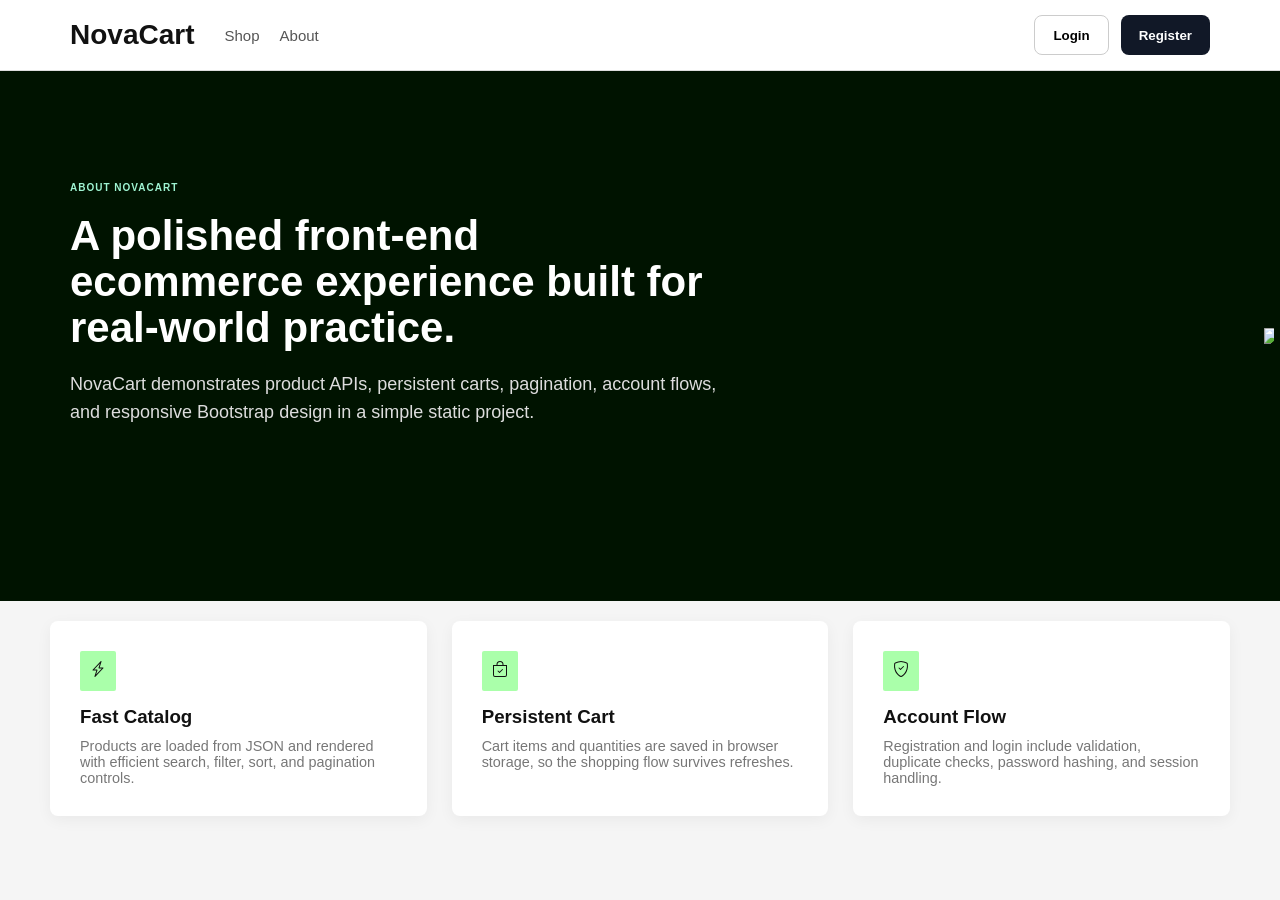
==== about.html @ 33f531c4 "Add about.html and update index.html" ====
<!DOCTYPE html>
<html lang="en">

<head>
    <meta charset="UTF-8">
    <meta name="viewport" content="width=device-width, initial-scale=1.0">
    <title>About</title>
    <style>
        * {
            margin: 0;
            padding: 0;
            box-sizing: border-box;
            font-family: Arial, Helvetica, sans-serif;
        }

        body {
            box-sizing: border-box;
            background: #f5f5f5;
            color: #111;
        }

        nav {
            display: flex;
            align-items: center;
            justify-content: space-between;
            padding: 15px 70px;
            background: white;
            border-bottom: 1px solid #ddd;
        }

        .nav-left {
            display: flex;
            align-items: center;
            gap: 30px;
        }

        .logo {
            font-size: 28px;
            font-weight: bold;
        }

        .nav-links {
            display: flex;
            gap: 20px;
        }

        .nav-links a {
            text-decoration: none;
            color: #555;
            font-size: 15px;
        }

        .nav-right {
            display: flex;
            align-items: center;
            gap: 12px;
        }

        .btn {
            height: 40px;
            border-radius: 8px;
            border: 1px solid #ccc;
            background: white;
            cursor: pointer;
        }

        .btn {
            padding: 0 18px;
            font-weight: 600;
        }

        .dark-btn {
            background: #111827;
            color: white;
            border: none;
        }

        .hero {
            display: flex;
            flex-direction: row;
            width: 100%;
            height: 530px;
            position: relative;
            overflow: hidden;
            background-color: #001300;
            align-items: center;
            justify-content: flex-end;
        }

        .hero-image img {
            display: flex;
            width: 64%;
            border-radius: 2%;
        }

        .hero-content {
            position: absolute;
            top: 20%;
            left: 70px;
            color: white;
            width: 648px;
        }

        .new-tag {
            color: #9ff4d2;
            font-size: 10px;
            letter-spacing: 1px;
            font-weight: bold;
        }

        .hero-content h1 {
            font-size: 42px;
            line-height: 1.1;
            margin: 18px 0;
        }

        .hero-content p {
            font-size: 18px;
            color: #ddd;
            line-height: 1.6;
        }

        .features {
            padding: 60px 50px;
            margin-top: -40px;
        }

        .feature-grid {
            display: grid;
            grid-template-columns: repeat(auto-fit, minmax(300px, 1fr));
            gap: 25px;
        }

        .card {
            background: white;
            padding: 30px;
            border-radius: 8px;
            box-shadow: 0 4px 15px rgba(0, 0, 0, 0.05);
        }

        .icon {
            background-color: #aaffaa;
            width: fit-content;
            padding: 10px;
            border-radius: 2px;
        }

        .card h3 {
            margin: 15px 0 10px;
        }

        .card p {
            color: #777;
            font-size: 0.9rem;
        }
    </style>
</head>

<body>
    <nav>
        <div class="nav-left">
            <div class="logo">NovaCart</div>
            <div class="nav-links">
                <a href="index.html">Shop</a>
                <a href="about.html">About</a>
            </div>
        </div>
        <div class="nav-right">
            <button class="btn" onclick="window.location.href='login.html'">Login</button>
            <button class="btn dark-btn" onclick="window.location.href='Registration.html'">Register</button>
        </div>
    </nav>

    <section class="hero">
        <div class="hero-content">
            <span class="new-tag">ABOUT NOVACART</span>
            <h1>A polished front-end ecommerce experience built for real-world practice. </h1>
            <p>NovaCart demonstrates product APIs, persistent carts, pagination, account flows, and responsive Bootstrap
                design in a simple static project.</p>
        </div>
        <div class="hero-image">
            <img src="https://images.unsplash.com/photo-1556742502-ec7c0e9f34b1?auto=format&fit=crop&w=656&h=605">
        </div>
    </section>

    <section class="features">
        <div class="container feature-grid">
            <div class="card">
                <div class="icon">
                    <svg xmlns="http://www.w3.org/2000/svg" width="16" height="16" fill="currentColor"
                        class="bi bi-lightning-charge" viewBox="0 0 16 16">
                        <path
                            d="M11.251.068a.5.5 0 0 1 .227.58L9.677 6.5H13a.5.5 0 0 1 .364.843l-8 8.5a.5.5 0 0 1-.842-.49L6.323 9.5H3a.5.5 0 0 1-.364-.843l8-8.5a.5.5 0 0 1 .615-.09zM4.157 8.5H7a.5.5 0 0 1 .478.647L6.11 13.59l5.732-6.09H9a.5.5 0 0 1-.478-.647L9.89 2.41z" />
                    </svg>
                </div>
                <h3>Fast Catalog</h3>
                <p>Products are loaded from JSON and rendered with efficient search, filter, sort, and pagination
                    controls.</p>
            </div>
            <div class="card">
                <div class="icon"><svg xmlns="http://www.w3.org/2000/svg" width="16" height="16" fill="currentColor"
                        class="bi bi-bag-check" viewBox="0 0 16 16">
                        <path fill-rule="evenodd"
                            d="M10.854 8.146a.5.5 0 0 1 0 .708l-3 3a.5.5 0 0 1-.708 0l-1.5-1.5a.5.5 0 0 1 .708-.708L7.5 10.793l2.646-2.647a.5.5 0 0 1 .708 0" />
                        <path
                            d="M8 1a2.5 2.5 0 0 1 2.5 2.5V4h-5v-.5A2.5 2.5 0 0 1 8 1m3.5 3v-.5a3.5 3.5 0 1 0-7 0V4H1v10a2 2 0 0 0 2 2h10a2 2 0 0 0 2-2V4zM2 5h12v9a1 1 0 0 1-1 1H3a1 1 0 0 1-1-1z" />
                    </svg></div>
                <h3>Persistent Cart</h3>
                <p>Cart items and quantities are saved in browser storage, so the shopping flow survives refreshes.</p>
            </div>
            <div class="card">
                <div class="icon"><svg xmlns="http://www.w3.org/2000/svg" width="16" height="16" fill="currentColor"
                        class="bi bi-shield-check" viewBox="0 0 16 16">
                        <path
                            d="M5.338 1.59a61 61 0 0 0-2.837.856.48.48 0 0 0-.328.39c-.554 4.157.726 7.19 2.253 9.188a10.7 10.7 0 0 0 2.287 2.233c.346.244.652.42.893.533q.18.085.293.118a1 1 0 0 0 .101.025 1 1 0 0 0 .1-.025q.114-.034.294-.118c.24-.113.547-.29.893-.533a10.7 10.7 0 0 0 2.287-2.233c1.527-1.997 2.807-5.031 2.253-9.188a.48.48 0 0 0-.328-.39c-.651-.213-1.75-.56-2.837-.855C9.552 1.29 8.531 1.067 8 1.067c-.53 0-1.552.223-2.662.524zM5.072.56C6.157.265 7.31 0 8 0s1.843.265 2.928.56c1.11.3 2.229.655 2.887.87a1.54 1.54 0 0 1 1.044 1.262c.596 4.477-.787 7.795-2.465 9.99a11.8 11.8 0 0 1-2.517 2.453 7 7 0 0 1-1.048.625c-.28.132-.581.24-.829.24s-.548-.108-.829-.24a7 7 0 0 1-1.048-.625 11.8 11.8 0 0 1-2.517-2.453C1.928 10.487.545 7.169 1.141 2.692A1.54 1.54 0 0 1 2.185 1.43 63 63 0 0 1 5.072.56" />
                        <path
                            d="M10.854 5.146a.5.5 0 0 1 0 .708l-3 3a.5.5 0 0 1-.708 0l-1.5-1.5a.5.5 0 1 1 .708-.708L7.5 7.793l2.646-2.647a.5.5 0 0 1 .708 0" />
                    </svg></div>
                <h3>Account Flow</h3>
                <p>Registration and login include validation, duplicate checks, password hashing, and session handling.
                </p>
            </div>
        </div>
    </section>

</body>

</html>
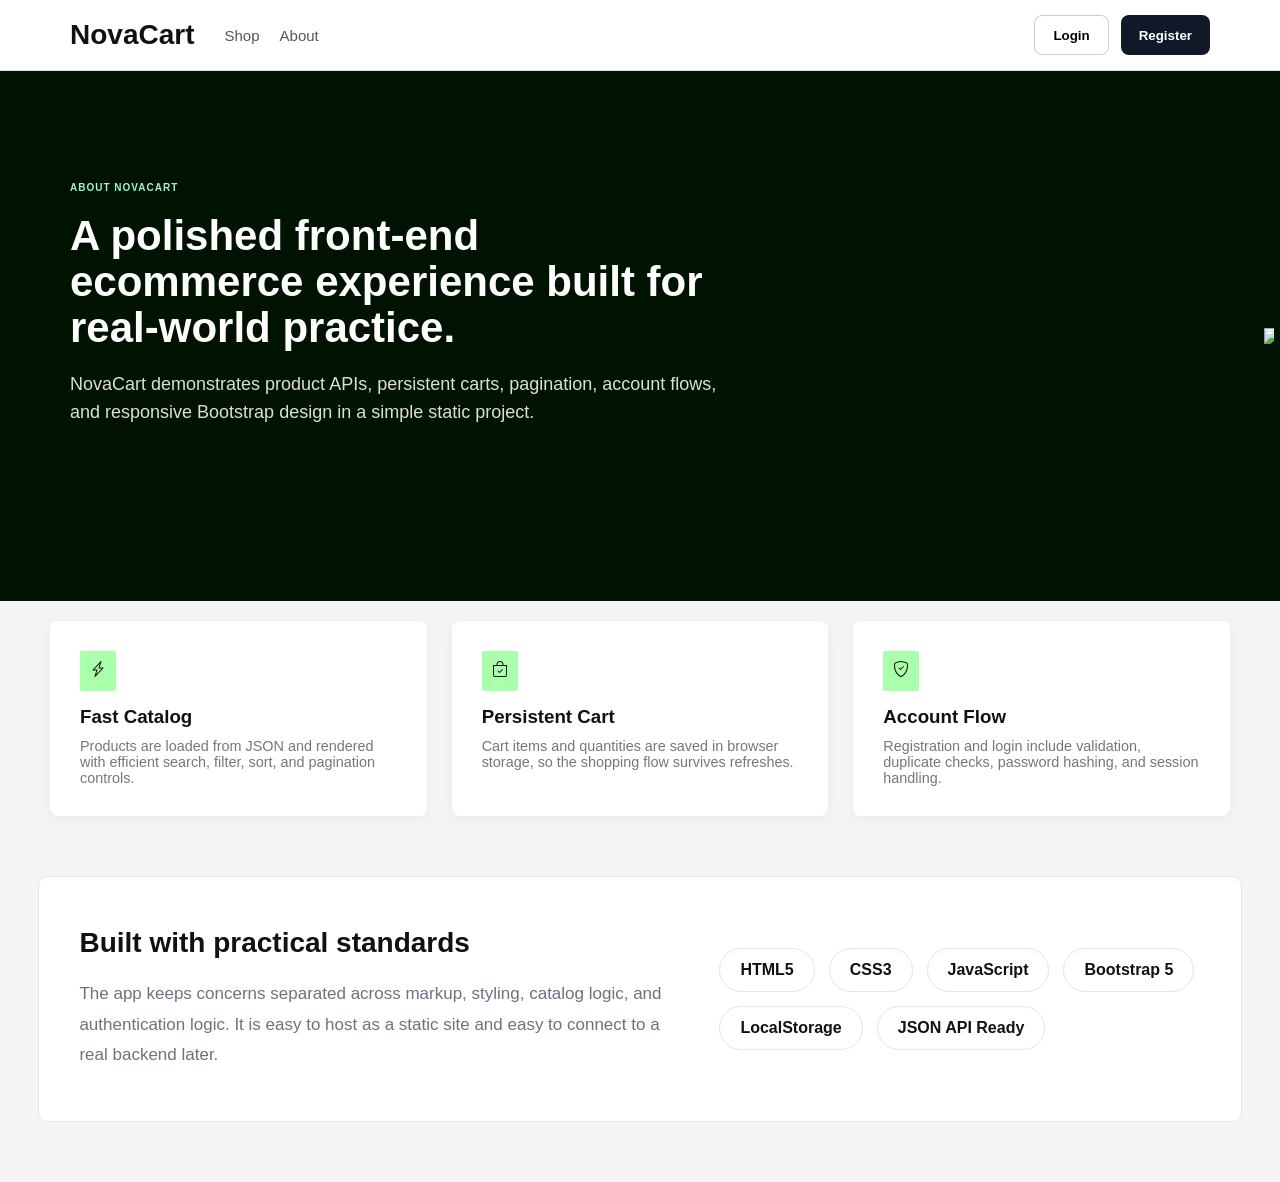
==== commit be6cf080: "Update code changes" ====
--- a/about.html
+++ b/about.html
@@ -5,158 +5,11 @@
     <meta charset="UTF-8">
     <meta name="viewport" content="width=device-width, initial-scale=1.0">
     <title>About</title>
-    <style>
-        * {
-            margin: 0;
-            padding: 0;
-            box-sizing: border-box;
-            font-family: Arial, Helvetica, sans-serif;
-        }
-
-        body {
-            box-sizing: border-box;
-            background: #f5f5f5;
-            color: #111;
-        }
-
-        nav {
-            display: flex;
-            align-items: center;
-            justify-content: space-between;
-            padding: 15px 70px;
-            background: white;
-            border-bottom: 1px solid #ddd;
-        }
-
-        .nav-left {
-            display: flex;
-            align-items: center;
-            gap: 30px;
-        }
-
-        .logo {
-            font-size: 28px;
-            font-weight: bold;
-        }
-
-        .nav-links {
-            display: flex;
-            gap: 20px;
-        }
-
-        .nav-links a {
-            text-decoration: none;
-            color: #555;
-            font-size: 15px;
-        }
-
-        .nav-right {
-            display: flex;
-            align-items: center;
-            gap: 12px;
-        }
-
-        .btn {
-            height: 40px;
-            border-radius: 8px;
-            border: 1px solid #ccc;
-            background: white;
-            cursor: pointer;
-        }
-
-        .btn {
-            padding: 0 18px;
-            font-weight: 600;
-        }
-
-        .dark-btn {
-            background: #111827;
-            color: white;
-            border: none;
-        }
-
-        .hero {
-            display: flex;
-            flex-direction: row;
-            width: 100%;
-            height: 530px;
-            position: relative;
-            overflow: hidden;
-            background-color: #001300;
-            align-items: center;
-            justify-content: flex-end;
-        }
-
-        .hero-image img {
-            display: flex;
-            width: 64%;
-            border-radius: 2%;
-        }
-
-        .hero-content {
-            position: absolute;
-            top: 20%;
-            left: 70px;
-            color: white;
-            width: 648px;
-        }
-
-        .new-tag {
-            color: #9ff4d2;
-            font-size: 10px;
-            letter-spacing: 1px;
-            font-weight: bold;
-        }
-
-        .hero-content h1 {
-            font-size: 42px;
-            line-height: 1.1;
-            margin: 18px 0;
-        }
-
-        .hero-content p {
-            font-size: 18px;
-            color: #ddd;
-            line-height: 1.6;
-        }
-
-        .features {
-            padding: 60px 50px;
-            margin-top: -40px;
-        }
-
-        .feature-grid {
-            display: grid;
-            grid-template-columns: repeat(auto-fit, minmax(300px, 1fr));
-            gap: 25px;
-        }
-
-        .card {
-            background: white;
-            padding: 30px;
-            border-radius: 8px;
-            box-shadow: 0 4px 15px rgba(0, 0, 0, 0.05);
-        }
-
-        .icon {
-            background-color: #aaffaa;
-            width: fit-content;
-            padding: 10px;
-            border-radius: 2px;
-        }
-
-        .card h3 {
-            margin: 15px 0 10px;
-        }
-
-        .card p {
-            color: #777;
-            font-size: 0.9rem;
-        }
-    </style>
+    <link rel="stylesheet" href="styles.css">
 </head>
 
-<body>
+<body class="page-about">
+
     <nav>
         <div class="nav-left">
             <div class="logo">NovaCart</div>
@@ -174,9 +27,9 @@
     <section class="hero">
         <div class="hero-content">
             <span class="new-tag">ABOUT NOVACART</span>
-            <h1>A polished front-end ecommerce experience built for real-world practice. </h1>
-            <p>NovaCart demonstrates product APIs, persistent carts, pagination, account flows, and responsive Bootstrap
-                design in a simple static project.</p>
+            <h1>A polished front-end ecommerce experience built for real-world practice.</h1>
+            <p>NovaCart demonstrates product APIs, persistent carts, pagination, account flows, and responsive
+                Bootstrap design in a simple static project.</p>
         </div>
         <div class="hero-image">
             <img src="https://images.unsplash.com/photo-1556742502-ec7c0e9f34b1?auto=format&fit=crop&w=656&h=605">
@@ -184,45 +37,70 @@
     </section>
 
     <section class="features">
-        <div class="container feature-grid">
-            <div class="card">
-                <div class="icon">
+        <div class="feature-grid">
+
+            <!-- Renamed: .card → .feature-card, .icon → .feature-icon (avoids collision with index's .card-content / .icon-btn) -->
+            <div class="feature-card">
+                <div class="feature-icon">
                     <svg xmlns="http://www.w3.org/2000/svg" width="16" height="16" fill="currentColor"
-                        class="bi bi-lightning-charge" viewBox="0 0 16 16">
+                        viewBox="0 0 16 16">
                         <path
                             d="M11.251.068a.5.5 0 0 1 .227.58L9.677 6.5H13a.5.5 0 0 1 .364.843l-8 8.5a.5.5 0 0 1-.842-.49L6.323 9.5H3a.5.5 0 0 1-.364-.843l8-8.5a.5.5 0 0 1 .615-.09zM4.157 8.5H7a.5.5 0 0 1 .478.647L6.11 13.59l5.732-6.09H9a.5.5 0 0 1-.478-.647L9.89 2.41z" />
                     </svg>
                 </div>
                 <h3>Fast Catalog</h3>
-                <p>Products are loaded from JSON and rendered with efficient search, filter, sort, and pagination
-                    controls.</p>
+                <p>Products are loaded from JSON and rendered with efficient search, filter, sort, and pagination controls.</p>
             </div>
-            <div class="card">
-                <div class="icon"><svg xmlns="http://www.w3.org/2000/svg" width="16" height="16" fill="currentColor"
-                        class="bi bi-bag-check" viewBox="0 0 16 16">
+
+            <div class="feature-card">
+                <div class="feature-icon">
+                    <svg xmlns="http://www.w3.org/2000/svg" width="16" height="16" fill="currentColor"
+                        viewBox="0 0 16 16">
                         <path fill-rule="evenodd"
                             d="M10.854 8.146a.5.5 0 0 1 0 .708l-3 3a.5.5 0 0 1-.708 0l-1.5-1.5a.5.5 0 0 1 .708-.708L7.5 10.793l2.646-2.647a.5.5 0 0 1 .708 0" />
                         <path
                             d="M8 1a2.5 2.5 0 0 1 2.5 2.5V4h-5v-.5A2.5 2.5 0 0 1 8 1m3.5 3v-.5a3.5 3.5 0 1 0-7 0V4H1v10a2 2 0 0 0 2 2h10a2 2 0 0 0 2-2V4zM2 5h12v9a1 1 0 0 1-1 1H3a1 1 0 0 1-1-1z" />
-                    </svg></div>
+                    </svg>
+                </div>
                 <h3>Persistent Cart</h3>
                 <p>Cart items and quantities are saved in browser storage, so the shopping flow survives refreshes.</p>
             </div>
-            <div class="card">
-                <div class="icon"><svg xmlns="http://www.w3.org/2000/svg" width="16" height="16" fill="currentColor"
-                        class="bi bi-shield-check" viewBox="0 0 16 16">
+
+            <div class="feature-card">
+                <div class="feature-icon">
+                    <svg xmlns="http://www.w3.org/2000/svg" width="16" height="16" fill="currentColor"
+                        viewBox="0 0 16 16">
                         <path
                             d="M5.338 1.59a61 61 0 0 0-2.837.856.48.48 0 0 0-.328.39c-.554 4.157.726 7.19 2.253 9.188a10.7 10.7 0 0 0 2.287 2.233c.346.244.652.42.893.533q.18.085.293.118a1 1 0 0 0 .101.025 1 1 0 0 0 .1-.025q.114-.034.294-.118c.24-.113.547-.29.893-.533a10.7 10.7 0 0 0 2.287-2.233c1.527-1.997 2.807-5.031 2.253-9.188a.48.48 0 0 0-.328-.39c-.651-.213-1.75-.56-2.837-.855C9.552 1.29 8.531 1.067 8 1.067c-.53 0-1.552.223-2.662.524zM5.072.56C6.157.265 7.31 0 8 0s1.843.265 2.928.56c1.11.3 2.229.655 2.887.87a1.54 1.54 0 0 1 1.044 1.262c.596 4.477-.787 7.795-2.465 9.99a11.8 11.8 0 0 1-2.517 2.453 7 7 0 0 1-1.048.625c-.28.132-.581.24-.829.24s-.548-.108-.829-.24a7 7 0 0 1-1.048-.625 11.8 11.8 0 0 1-2.517-2.453C1.928 10.487.545 7.169 1.141 2.692A1.54 1.54 0 0 1 2.185 1.43 63 63 0 0 1 5.072.56" />
                         <path
                             d="M10.854 5.146a.5.5 0 0 1 0 .708l-3 3a.5.5 0 0 1-.708 0l-1.5-1.5a.5.5 0 1 1 .708-.708L7.5 7.793l2.646-2.647a.5.5 0 0 1 .708 0" />
-                    </svg></div>
+                    </svg>
+                </div>
                 <h3>Account Flow</h3>
-                <p>Registration and login include validation, duplicate checks, password hashing, and session handling.
-                </p>
+                <p>Registration and login include validation, duplicate checks, password hashing, and session handling.</p>
             </div>
+
         </div>
     </section>
 
+    <section class="bottom-section">
+        <div class="bottom-left">
+            <h2>Built with practical standards</h2>
+            <p>The app keeps concerns separated across markup, styling, catalog logic, and authentication logic.
+                It is easy to host as a static site and easy to connect to a real backend later.</p>
+        </div>
+        <div class="tags">
+            <div class="tag">HTML5</div>
+            <div class="tag">CSS3</div>
+            <div class="tag">JavaScript</div>
+            <div class="tag">Bootstrap 5</div>
+            <div class="tag">LocalStorage</div>
+            <div class="tag">JSON API Ready</div>
+        </div>
+    </section>
+
+    <script src="main.js"></script>
+
 </body>
 
-</html>+</html>
--- a/styles.css
+++ b/styles.css
@@ -0,0 +1,1023 @@
+/* =========================================
+   styles.css — NovaCart
+   Single stylesheet for all pages.
+   Conflicts scoped via body class:
+     body.page-index | body.page-about
+     body.page-login | body.page-register
+   ========================================= */
+
+/* ===== RESET ===== */
+* {
+    margin: 0;
+    padding: 0;
+    box-sizing: border-box;
+    font-family: Arial, Helvetica, sans-serif;
+}
+
+/* ===== BASE ===== */
+body {
+    background: #f5f5f5;
+    color: #111;
+}
+
+body.page-register {
+    background: #f3f4f6;
+}
+
+/* ===== NAVBAR ===== */
+nav {
+    display: flex;
+    align-items: center;
+    justify-content: space-between;
+    padding: 15px 70px;
+    background: white;
+    border-bottom: 1px solid #ddd;
+}
+
+.nav-left {
+    display: flex;
+    align-items: center;
+    gap: 30px;
+}
+
+.logo {
+    font-size: 28px;
+    font-weight: bold;
+}
+
+.nav-links {
+    display: flex;
+    gap: 20px;
+}
+
+.nav-links a {
+    text-decoration: none;
+    color: #555;
+    font-size: 15px;
+}
+
+.nav-right {
+    display: flex;
+    align-items: center;
+    gap: 12px;
+}
+
+.btn {
+    height: 40px;
+    border-radius: 8px;
+    border: 1px solid #ccc;
+    background: white;
+    cursor: pointer;
+    padding: 0 18px;
+    font-weight: 600;
+}
+
+.dark-btn {
+    background: #111827;
+    color: white;
+    border: none;
+}
+
+/* ===== NEW TAG — scoped per page (font-size differs) ===== */
+.new-tag {
+    color: #9ff4d2;
+    letter-spacing: 1px;
+    font-weight: bold;
+}
+
+body.page-index .new-tag {
+    font-size: 14px;
+}
+
+body.page-about .new-tag {
+    font-size: 10px;
+}
+
+/* ===== HERO CONTENT — scoped per page (position/size differs) ===== */
+.hero-content {
+    position: absolute;
+    left: 70px;
+    color: white;
+}
+
+.hero-content h1 {
+    line-height: 1.1;
+    margin: 18px 0;
+}
+
+.hero-content p {
+    color: #ddd;
+    line-height: 1.6;
+}
+
+/* index: full-width image bg hero */
+body.page-index .hero-content {
+    top: 60%;
+    transform: translateY(-50%);
+    width: 45%;
+}
+
+body.page-index .hero-content h1 {
+    font-size: 50px;
+}
+
+body.page-index .hero-content p {
+    font-size: 18px;
+}
+
+/* about: flex hero with image beside content */
+body.page-about .hero-content {
+    top: 20%;
+    width: 648px;
+}
+
+body.page-about .hero-content h1 {
+    font-size: 42px;
+}
+
+body.page-about .hero-content p {
+    font-size: 18px;
+}
+
+/* ===== INDEX — Icon buttons, search, cart ===== */
+.icon-btn,
+select {
+    height: 40px;
+    border-radius: 8px;
+    border: 1px solid #ccc;
+    background: white;
+    cursor: pointer;
+}
+
+.icon-btn {
+    width: 42px;
+    display: flex;
+    align-items: center;
+    justify-content: center;
+}
+
+.icon-btn img {
+    width: 18px;
+}
+
+select {
+    padding: 0 15px;
+    color: #444;
+}
+
+.search-wrapper {
+    position: relative;
+}
+
+.search-box {
+    position: absolute;
+    top: 55px;
+    left: 0;
+    width: 280px;
+    background: white;
+    border-radius: 10px;
+    box-shadow: 0 4px 20px rgba(0, 0, 0, 0.1);
+    padding: 12px;
+    display: none;
+    z-index: 100;
+}
+
+.search-box.active {
+    display: block;
+}
+
+.search-box input {
+    width: 100%;
+    height: 42px;
+    border: 1px solid #ddd;
+    border-radius: 6px;
+    padding: 0 12px;
+    outline: none;
+    font-size: 14px;
+}
+
+.cart-btn {
+    position: relative;
+}
+
+.cart-count {
+    position: absolute;
+    top: -6px;
+    right: -6px;
+    background: red;
+    color: white;
+    width: 18px;
+    height: 18px;
+    border-radius: 50%;
+    font-size: 11px;
+    display: flex;
+    align-items: center;
+    justify-content: center;
+}
+
+/* ===== CART OVERLAY ===== */
+.cart-overlay {
+    display: none;
+    position: fixed;
+    inset: 0;
+    background: rgba(0, 0, 0, 0.4);
+    z-index: 999;
+}
+
+.cart-overlay--visible {
+    display: block;
+}
+
+/* ===== CART SIDEBAR ===== */
+.cart-sidebar {
+    position: fixed;
+    top: 0;
+    right: 0;
+    width: 420px;
+    height: 100%;
+    background: white;
+    z-index: 1000;
+    display: flex;
+    flex-direction: column;
+    box-shadow: -4px 0 20px rgba(0, 0, 0, 0.15);
+    transform: translateX(100%);
+    transition: transform 0.3s ease;
+}
+
+.cart-sidebar--open {
+    transform: translateX(0);
+}
+
+/* ===== CART HEADER ===== */
+.cart-header {
+    display: flex;
+    justify-content: space-between;
+    align-items: flex-start;
+    padding: 20px 24px;
+    border-bottom: 1px solid #e5e5e5;
+}
+
+.cart-title {
+    font-size: 20px;
+    font-weight: 700;
+    margin: 0 0 4px;
+}
+
+.cart-item-count {
+    font-size: 13px;
+    color: #888;
+}
+
+.cart-close-btn {
+    background: none;
+    border: none;
+    font-size: 18px;
+    cursor: pointer;
+    color: #555;
+    line-height: 1;
+    padding: 4px;
+}
+
+.cart-close-btn:hover {
+    color: #111;
+}
+
+/* ===== CART BODY ===== */
+.cart-body {
+    flex: 1;
+    overflow-y: auto;
+    padding: 20px 24px;
+    display: flex;
+    flex-direction: column;
+}
+
+/* ===== CART ITEM ===== */
+.cart-item {
+    display: flex;
+    gap: 14px;
+    padding-bottom: 20px;
+    margin-bottom: 20px;
+    border-bottom: 1px solid #eee;
+}
+
+.cart-item-img {
+    width: 80px;
+    height: 80px;
+    object-fit: cover;
+    border-radius: 8px;
+    flex-shrink: 0;
+}
+
+.cart-item-details {
+    flex: 1;
+    display: flex;
+    flex-direction: column;
+    gap: 6px;
+}
+
+.cart-item-top {
+    display: flex;
+    justify-content: space-between;
+    align-items: flex-start;
+}
+
+.cart-item-name {
+    font-size: 15px;
+    font-weight: 700;
+    margin: 0;
+}
+
+.cart-item-remove {
+    background: none;
+    border: none;
+    color: #e53e3e;
+    cursor: pointer;
+    font-size: 14px;
+    padding: 0 4px;
+    line-height: 1;
+}
+
+.cart-item-remove:hover {
+    color: #c53030;
+}
+
+.cart-item-price {
+    font-size: 13px;
+    color: #888;
+}
+
+.cart-item-bottom {
+    display: flex;
+    justify-content: space-between;
+    align-items: center;
+    margin-top: 6px;
+}
+
+/* ===== QUANTITY GROUP ===== */
+.qty-group {
+    display: flex;
+    align-items: center;
+    border: 1px solid #ccc;
+    border-radius: 6px;
+    overflow: hidden;
+}
+
+.qty-btn {
+    background: white;
+    border: none;
+    width: 32px;
+    height: 32px;
+    font-size: 16px;
+    cursor: pointer;
+    color: #444;
+}
+
+.qty-btn:hover {
+    background: #f5f5f5;
+}
+
+.qty-display {
+    width: 36px;
+    text-align: center;
+    font-size: 14px;
+    font-weight: 600;
+    border-left: 1px solid #ccc;
+    border-right: 1px solid #ccc;
+    line-height: 32px;
+}
+
+.cart-item-total {
+    font-weight: 700;
+    font-size: 15px;
+}
+
+/* ===== CART FOOTER ===== */
+.cart-footer {
+    margin-top: auto;
+    padding-top: 20px;
+    border-top: 1px solid #e5e5e5;
+}
+
+.cart-row {
+    display: flex;
+    justify-content: space-between;
+    align-items: center;
+    margin-bottom: 10px;
+}
+
+.cart-label {
+    color: #888;
+    font-size: 15px;
+}
+
+.cart-value {
+    font-weight: 700;
+    font-size: 15px;
+}
+
+.cart-grand-total {
+    font-size: 20px;
+    font-weight: 700;
+    margin-bottom: 20px;
+    margin-top: 4px;
+}
+
+.cart-clear-btn {
+    width: 100%;
+    padding: 12px;
+    margin-bottom: 10px;
+    border: 1px solid #e53e3e;
+    background: white;
+    color: #e53e3e;
+    border-radius: 8px;
+    font-size: 15px;
+    font-weight: 600;
+    cursor: pointer;
+}
+
+.cart-clear-btn:hover {
+    background: #fff5f5;
+}
+
+.cart-checkout-btn {
+    width: 100%;
+    padding: 12px;
+    border: none;
+    background: #111827;
+    color: white;
+    border-radius: 8px;
+    font-size: 15px;
+    font-weight: 600;
+    cursor: pointer;
+}
+
+.cart-checkout-btn:hover {
+    background: #000;
+}
+
+@media (max-width: 480px) {
+    .cart-sidebar {
+        width: 100%;
+    }
+}
+
+/* ===== INDEX — Hero ===== */
+body.page-index .hero {
+    width: 100%;
+    height: 420px;
+    position: relative;
+    overflow: hidden;
+}
+
+body.page-index .hero img {
+    width: 100%;
+    height: 100%;
+    object-fit: cover;
+    filter: brightness(45%);
+}
+
+/* ===== INDEX — Stats ===== */
+.stats {
+    position: absolute;
+    right: 70px;
+    bottom: 40px;
+    display: flex;
+    border: 1px solid rgba(255, 255, 255, 0.3);
+    border-radius: 12px;
+    overflow: hidden;
+    backdrop-filter: blur(12px);
+}
+
+.stat-box {
+    width: 180px;
+    padding: 28px;
+    color: white;
+    border-right: 1px solid rgba(255, 255, 255, 0.2);
+}
+
+.stat-box:last-child {
+    border-right: none;
+}
+
+.stat-box h2 {
+    font-size: 38px;
+    margin-bottom: 10px;
+}
+
+.stat-box p {
+    color: #ddd;
+    font-size: 15px;
+}
+
+/* ===== INDEX — Product grid ===== */
+.product-grid-container {
+    max-width: 1200px;
+    margin: 40px auto;
+    padding: 0 20px;
+}
+
+.grid-controls {
+    display: flex;
+    justify-content: space-between;
+    align-items: center;
+    gap: 20px;
+    margin: 20px 0 30px;
+}
+
+.grid-controls p {
+    color: #666;
+    font-size: 14px;
+}
+
+.grid-controls p span {
+    font-weight: 600;
+    color: #111;
+}
+
+.sortSelect {
+    height: 40px;
+    padding: 0 12px;
+    border-radius: 8px;
+    border: 1px solid #ddd;
+}
+
+.products-grid {
+    display: grid;
+    grid-template-columns: repeat(auto-fill, minmax(230px, 1fr));
+    gap: 20px;
+}
+
+.no-results {
+    grid-column: 1 / -1;
+    text-align: center;
+    padding: 60px 20px;
+    color: #888;
+    font-size: 16px;
+}
+
+.product-card {
+    border: 1px solid #eee;
+    border-radius: 8px;
+    overflow: hidden;
+    background: white;
+    transition: 0.3s;
+}
+
+.product-card:hover {
+    transform: translateY(-5px);
+    box-shadow: 0 4px 15px rgba(0, 0, 0, 0.1);
+}
+
+.image-container {
+    height: 220px;
+    background: #f4f4f4;
+}
+
+.image-container img {
+    width: 100%;
+    height: 100%;
+    object-fit: cover;
+}
+
+.card-content {
+    padding: 15px;
+}
+
+.category {
+    display: inline-block;
+    background: #8effbc;
+    color: #007710;
+    padding: 4px 8px;
+    border-radius: 4px;
+    font-size: 12px;
+    margin-bottom: 10px;
+}
+
+.card-content h3 {
+    font-size: 17px;
+    margin-bottom: 10px;
+}
+
+.description {
+    color: #666;
+    font-size: 14px;
+    line-height: 1.5;
+    margin-bottom: 15px;
+}
+
+.card-footer {
+    display: flex;
+    justify-content: space-between;
+    align-items: center;
+}
+
+.price {
+    font-size: 18px;
+    font-weight: bold;
+}
+
+.add-btn {
+    background: #111;
+    color: white;
+    border: none;
+    padding: 8px 14px;
+    border-radius: 6px;
+    cursor: pointer;
+}
+
+/* ===== INDEX — Pagination ===== */
+.pagination {
+    display: flex;
+    justify-content: center;
+    gap: 10px;
+    margin-top: 40px;
+    flex-wrap: wrap;
+}
+
+.pagination button {
+    padding: 10px 16px;
+    background: white;
+    border: 1px solid #ccc;
+    cursor: pointer;
+    border-radius: 6px;
+    font-weight: 600;
+}
+
+.pagination button.active,
+.pagination button:hover {
+    background: #111;
+    color: white;
+}
+
+/* ===== ABOUT — Hero ===== */
+body.page-about .hero {
+    display: flex;
+    flex-direction: row;
+    width: 100%;
+    height: 530px;
+    position: relative;
+    overflow: hidden;
+    background-color: #001300;
+    align-items: center;
+    justify-content: flex-end;
+}
+
+.hero-image img {
+    display: flex;
+    width: 64%;
+    border-radius: 2%;
+}
+
+/* ===== ABOUT — Features ===== */
+.features {
+    padding: 60px 50px;
+    margin-top: -40px;
+}
+
+.feature-grid {
+    display: grid;
+    grid-template-columns: repeat(auto-fit, minmax(300px, 1fr));
+    gap: 25px;
+}
+
+/* .feature-card scoped to about to avoid collision with index's .product-card */
+.feature-card {
+    background: white;
+    padding: 30px;
+    border-radius: 8px;
+    box-shadow: 0 4px 15px rgba(0, 0, 0, 0.05);
+}
+
+.feature-icon {
+    background-color: #aaffaa;
+    width: fit-content;
+    padding: 10px;
+    border-radius: 2px;
+}
+
+.feature-card h3 {
+    margin: 15px 0 10px;
+}
+
+.feature-card p {
+    color: #777;
+    font-size: 0.9rem;
+}
+
+/* ===== ABOUT — Bottom section ===== */
+.bottom-section {
+    max-width: 94%;
+    margin: 0 auto 60px;
+    padding: 50px 40px;
+    background: white;
+    border: 1px solid #e5e5e5;
+    border-radius: 10px;
+    display: flex;
+    justify-content: space-between;
+    align-items: center;
+    gap: 40px;
+}
+
+.bottom-left {
+    max-width: 600px;
+}
+
+.bottom-left h2 {
+    font-size: 28px;
+    margin-bottom: 20px;
+}
+
+.bottom-left p {
+    color: #6b7280;
+    line-height: 1.8;
+    font-size: 17px;
+}
+
+.tags {
+    display: flex;
+    flex-wrap: wrap;
+    gap: 14px;
+}
+
+.tag {
+    padding: 12px 20px;
+    border: 1px solid #e5e5e5;
+    border-radius: 30px;
+    background: #fff;
+    font-weight: 600;
+}
+
+/* ===== AUTH SHARED — Login & Registration ===== */
+/* .container renamed .auth-container; .left/.right renamed .auth-left/.auth-right */
+.auth-container {
+    width: 1100px;
+    background: white;
+    margin: 50px auto;
+    border-radius: 10px;
+    overflow: hidden;
+    display: flex;
+    box-shadow: 0 0 10px rgba(0, 0, 0, 0.1);
+}
+
+.auth-left {
+    width: 50%;
+    position: relative;
+}
+
+.auth-left img {
+    filter: brightness(0.4) contrast(1.1);
+    width: 100%;
+    height: 100%;
+    object-fit: cover;
+}
+
+/* login panel is slightly narrower on the left */
+body.page-login .auth-left {
+    width: 48%;
+}
+
+body.page-login .auth-right {
+    width: 52%;
+    padding: 80px 90px;
+}
+
+.overlay {
+    position: absolute;
+    bottom: 40px;
+    left: 40px;
+    color: white;
+}
+
+.overlay h4 {
+    color: #a7f3d0;
+    letter-spacing: 2px;
+    margin-bottom: 15px;
+}
+
+.overlay h1 {
+    font-size: 45px;
+    line-height: 55px;
+    margin-bottom: 20px;
+}
+
+body.page-login .overlay h1 {
+    font-size: 36px;
+}
+
+.overlay p {
+    width: 85%;
+    font-size: 20px;
+    line-height: 30px;
+}
+
+.auth-right {
+    width: 50%;
+    padding: 60px;
+}
+
+.auth-right h1 {
+    font-size: 45px;
+    margin-bottom: 10px;
+}
+
+body.page-login .auth-right h1 {
+    font-size: 50px;
+    margin-bottom: 15px;
+}
+
+.subtitle {
+    color: #666;
+    font-size: 18px;
+    margin-bottom: 30px;
+}
+
+body.page-login .subtitle {
+    font-size: 20px;
+    margin-bottom: 40px;
+}
+
+.form-group {
+    margin-bottom: 22px;
+}
+
+.form-group label {
+    display: block;
+    margin-bottom: 8px;
+    font-size: 18px;
+}
+
+.form-group input {
+    width: 100%;
+    padding: 15px;
+    border: 1px solid #ccc;
+    border-radius: 8px;
+    font-size: 16px;
+}
+
+/* login inputs are slightly larger */
+body.page-login .form-group {
+    margin-bottom: 30px;
+}
+
+body.page-login .form-group label {
+    font-size: 20px;
+    margin-bottom: 10px;
+}
+
+body.page-login .form-group input {
+    padding: 18px;
+    font-size: 17px;
+}
+
+.form-group input:focus {
+    outline: none;
+    border-color: #111827;
+}
+
+.error {
+    color: red;
+    font-size: 14px;
+    margin-top: 5px;
+}
+
+.submit-btn {
+    width: 100%;
+    padding: 16px;
+    border: none;
+    background: #111827;
+    color: white;
+    border-radius: 8px;
+    font-size: 20px;
+    cursor: pointer;
+}
+
+body.page-login .submit-btn {
+    padding: 18px;
+    font-size: 24px;
+}
+
+.submit-btn:hover {
+    background: black;
+}
+
+/* ===== LOGIN-ONLY — Remember me row ===== */
+.remember {
+    display: flex;
+    justify-content: space-between;
+    align-items: center;
+    margin-bottom: 30px;
+}
+
+.remember-left {
+    display: flex;
+    align-items: center;
+    gap: 10px;
+}
+
+.remember-left input {
+    width: 18px;
+    height: 18px;
+}
+
+.remember a {
+    color: black;
+    font-size: 18px;
+}
+
+/* ===== REGISTER-ONLY — Checkbox & bottom link ===== */
+.checkbox {
+    display: flex;
+    align-items: center;
+    gap: 10px;
+    margin-bottom: 25px;
+}
+
+.checkbox input {
+    width: 18px;
+    height: 18px;
+}
+
+.bottom-text {
+    text-align: center;
+    margin-top: 20px;
+    font-size: 17px;
+}
+
+.bottom-text a {
+    color: black;
+    font-weight: bold;
+}
+
+/* ===== RESPONSIVE ===== */
+@media (max-width: 950px) {
+    nav {
+        flex-direction: column;
+        gap: 20px;
+        padding: 20px;
+    }
+
+    body.page-index .hero-content {
+        width: 80%;
+        left: 30px;
+    }
+
+    body.page-index .hero-content h1 {
+        font-size: 40px;
+    }
+
+    .stats {
+        position: static;
+        margin-top: 30px;
+    }
+
+    .auth-container {
+        width: 95%;
+        flex-direction: column;
+    }
+
+    .auth-left,
+    .auth-right,
+    body.page-login .auth-left,
+    body.page-login .auth-right {
+        width: 100%;
+    }
+
+    body.page-login .auth-right {
+        padding: 40px;
+    }
+
+    body.page-login .overlay h1 {
+        font-size: 35px;
+        line-height: 45px;
+    }
+}
+
+@media (max-width: 700px) {
+    .nav-right {
+        flex-wrap: wrap;
+        justify-content: center;
+    }
+
+    .products-grid {
+        grid-template-columns: 1fr;
+    }
+
+    .grid-controls {
+        flex-direction: column;
+        align-items: flex-start;
+    }
+
+    body.page-index .hero-content h1 {
+        font-size: 32px;
+    }
+
+    .stats {
+        flex-direction: column;
+    }
+
+    .stat-box {
+        width: 100%;
+        border-right: none;
+        border-bottom: 1px solid rgba(255, 255, 255, 0.2);
+    }
+}
